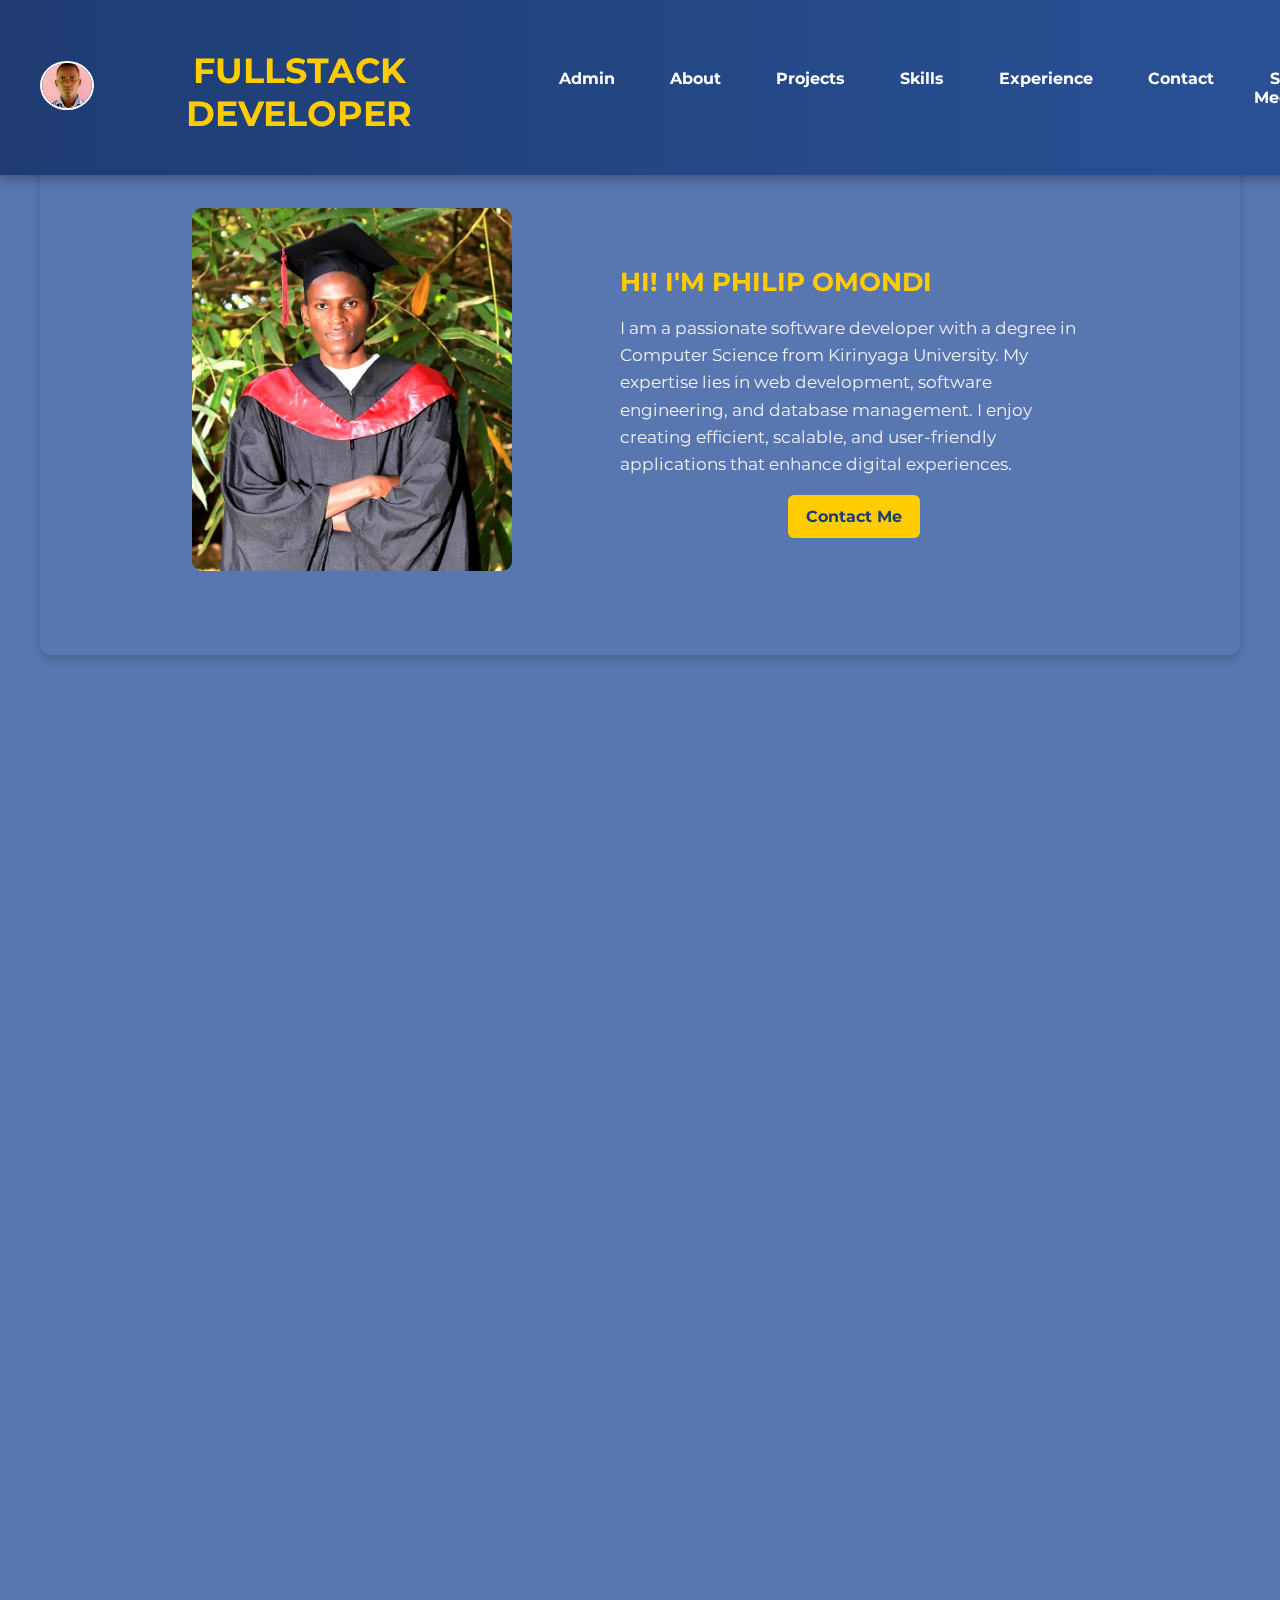
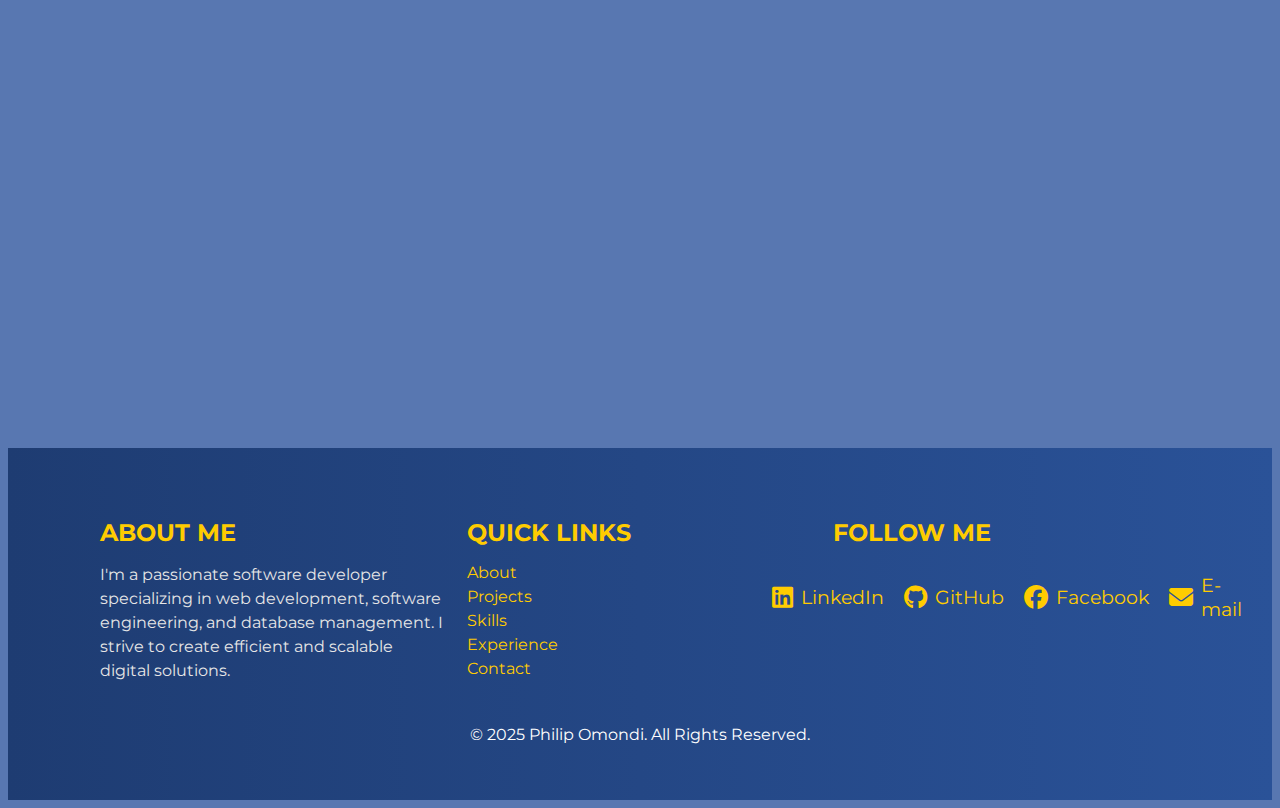
==== index.html @ bf4034ac "Initial commit - Portfolio website" ====
<!DOCTYPE html>
<html lang="en">
<head>
    <meta charset="UTF-8">
    <meta name="viewport" content="width=device-width, initial-scale=1.0">
    <title>Portfolio</title>
    <link rel="stylesheet" href="styles.css">
    <link rel="stylesheet" href="https://cdnjs.cloudflare.com/ajax/libs/font-awesome/6.4.2/css/all.min.css">
    <link href="https://fonts.googleapis.com/css2?family=Montserrat:wght@300;400;600&display=swap" rel="stylesheet">

</head>
<body>
    <header>
        <div class="logo">
            <img src="photo1.jpg" alt="Profile Photo">
        </div>
        <h2>fullstack developer</h2>
        <nav>
            <ul>
                <li><a href="admin.html" id="admin-link">Admin</a></li>
                <li><a href="#about">About</a></li>
                <li><a href="#projects">Projects</a></li>
                <li><a href="#skills">Skills</a></li>
                <li><a href="#experience">Experience</a></li>
                <li><a href="#contact">Contact</a></li>
                <li><a href="#socials">Social Media</a></li>

            </ul>
        </nav>
    </header>
    
    <section id="about">
        <div class="container">
            <div class="about-content">
                <div class="about-image">
                    <img src="photo2.jpg" alt="Profile Photo">
                </div>
                <div class="about-text">
                    <h2>HI! I'M PHILIP OMONDI</h2>
                    <p>
                        I am a passionate software developer with a degree in Computer Science 
                        from Kirinyaga University. My expertise lies in web development, software 
                        engineering, and database management. I enjoy creating efficient, scalable, 
                        and user-friendly applications that enhance digital experiences.
                    </p>
                    <button class="btn" onclick="scrollToContact()">Contact Me</button>
                </div>
            </div>
        </div>
    </section>
    
    
    
    
    
    <section id="projects">
        <h2>Projects</h2>
        
        <div class="project">
            <h3>Project 1 - staff management system</h3>
            <p>A staff management system showcasing my skills in developing a system that accepts new employees and there <details>More on github</details>.</p>
            <a href="https://github.com/Philipo-mondi/staff_management_system.git" target="_blank" class="btn">View on GitHub</a>
        </div>
    
        <div class="project">
            <h3>Project 2 - RESTapi</h3>
            <p>A RESTapi That might beuseful in any of your projects<details>More on github</details>.</p>
            <a href="https://github.com/Philipo-mondi/RESTapi.git" target="_blank" class="btn">View on GitHub</a>
        </div>
    
        <div class="project">
            <h3>Project 3 - Wavy Login Page</h3>
            <p>A nice and attractive wavy login page with good ux.It is best for designing logins for a website<details>More on github</details>.</p>
            <a href="https://github.com/Philipo-mondi/Wavy-Login-Page.git" target="_blank" class="btn">View on GitHub</a>
        </div>
        <div class="project">
            <h3>Project 3 - Task Manager</h3>
            <p>A task management app with user authentication and real-time updates<details>More on github</details>.</p>
            <a href="https://github.com/Philipo-mondi/Task-management-system.git" target="_blank" class="btn">View on GitHub</a>
        </div>
    
    </section>
    
    
    <section id="skills">
        <h2>Skills</h2>
        <ul>
            <li>HTML</li>
            <li>CSS</li>
            <li>JavaScript</li>
            <li>React.js</li>
            <li>Node.js</li>
            <li>Database Management</li>
            <li>Strong Communication Skills</li>
            <li>An ICT Support Technician</li>
        </ul>
    </section>
    
    <section id="experience">
        <h2>Work Experience</h2>
        <div class="experience">
            <h3>Software Developer - PODII SOFTWARE SOLUTIONS.</h3>
            <p>Developed web applications, optimized front-end performance, and collaborated with teams to enhance user experience.</p>
        </div>
        <div class="experience">
            <h3>ICT Support Technician - Shivling Supermarkets.</h3>
            <p>Ensured that all the computers, laptops, printers, interactive whiteboards,
                audio and other ICT hardware are working to their maximum potential; ensuring
                that all problems are fixed quickly and efficiently</p>
        </div>
    </section>
    
    <section id="contact">
        <h2>Contact Me</h2>
        <p>Feel free to reach out to me via email or WhatsApp.</p>
    
        <!-- WhatsApp Contact -->
        <p><strong>WhatsApp:</strong> 
            <a href="https://wa.me/254113137010" target="_blank">+254113137010</a>
        </p>
    
         <!-- Contact Form -->
    <form id="contact-form" action="https://getform.io/f/apjnllka" method="POST">
        <div class="form-group">
            <input type="text" name="name" placeholder="Your Name" required>
        </div>

        <div class="form-group">
            <input type="email" name="email" placeholder="Your Email" required>
        </div>

        <div class="form-group">
            <textarea name="message" placeholder="Your Message" required></textarea>
        </div>

        <!-- Hidden Inputs for Security & Email Formatting -->
        <input type="hidden" name="_next" value="https://yourwebsite.com/thank-you.html">
        <input type="hidden" name="_captcha" value="false">
        <input type="hidden" name="_template" value="table"> 
        <input type="hidden" name="_subject" value="New Contact Form Submission">
        <input type="hidden" name="_autoresponse" value="Thank you for reaching out! I will get back to you soon.">
        
        <button type="submit" class="btn">Send Message</button>
    </form>
    </section>
    
    <!-- Add Font Awesome for icons (Place this inside the <head> of your HTML) -->
<link rel="stylesheet" href="https://cdnjs.cloudflare.com/ajax/libs/font-awesome/6.4.2/css/all.min.css">

<footer id="footer">
    <div class="footer-container">
        <!-- About Section -->
        <div class="footer-about">
            <h2>About Me</h2>
            <p>
                I'm a passionate software developer specializing in web development, software engineering, 
                and database management. I strive to create efficient and scalable digital solutions.
            </p>
        </div>

        <!-- Quick Links -->
        <div class="footer-links">
            <h2>Quick Links</h2>
            <ul>
                <li><a href="#about">About</a></li>
                <li><a href="#projects">Projects</a></li>
                <li><a href="#skills">Skills</a></li>
                <li><a href="#experience">Experience</a></li>
                <li><a href="#contact">Contact</a></li>
            </ul>
        </div>

        <!-- Social Media Links -->
        <div class="footer-socials">
            <h2>Follow Me</h2>
            <ul class="social-links">
                <li><a href="https://www.linkedin.com/in/omondi-philip-256a312a6?lipi=urn%3Ali%3Apage%3Ad_flagship3_profile_view_base_contact_details%3BQYMykiwrRgCsKEOor5kucg%3D%3D" target="_blank">
                    <i class="fab fa-linkedin"></i> LinkedIn</a></li>
                <li><a href="https://github.com/Philipo-mondi" target="_blank">
                    <i class="fab fa-github"></i> GitHub</a></li>
                <li><a href="https://web.facebook.com/omondiphilip123" target="_blank">
                    <i class="fab fa-facebook"></i> Facebook</a></li>
                <li><a href="mailto:omondiphilip123@gmail.com" target="_blank">
                    <i class="fas fa-envelope"></i> E-mail</a></li>
            </ul>
        </div>
    </div>

    <!-- Copyright -->
    <p class="copyright">&copy; 2025 Philip Omondi. All Rights Reserved.</p>
</footer>

    
    
    <script src="script.js"></script>
</body>
</html>
---- styles.css ----
/* Apply the same font across the website */
* {
    font-family: 'Montserrat', sans-serif;
}

/* General Styles */
body {
    background: linear-gradient(135deg, #5877b1, #5877b1); /* Matches navbar */
    color: white;
    text-align: center;
    padding-top: 80px; /* Ensures content doesn’t overlap navbar */
    font-family: 'Poppins', sans-serif;
}

/* Navbar Styling */
header {
    background: linear-gradient(90deg, #1e3c72, #2a5298); /* Elegant blue gradient */
    padding: 20px 40px;
    position: fixed;
    width: 100%;
    top: 0;
    left: 0;
    display: flex;
    align-items: center;
    justify-content: space-between;
    box-shadow: 0px 4px 10px rgba(0, 0, 0, 0.3);
    z-index: 1000;
}

/* Navbar Text and Logo */
.logo h1 {
    font-size: 24px;
    font-weight: bold;
    color: #fff;
}

/* Profile Image in Navbar */
.logo img {
    width: 50px;
    border-radius: 50%;
    border: 2px solid #fff; /* White border for contrast */
}

/* Navbar Links */
nav ul {
    list-style: none;
    display: flex;
    gap: 25px;
}

nav ul li a {
    text-decoration: none;
    color: #fff;
    font-size: 16px;
    font-weight: bold;
    padding: 10px 15px;
    transition: all 0.3s ease-in-out;
    border-radius: 5px;
    justify-content: space-evenly;
}

/* Hover Effect */
nav ul li a:hover {
    background: rgba(255, 255, 255, 0.2);
    color: #ffcc00; /* Gold highlight effect */
}

/* Mobile Responsive Navbar */
@media (max-width: 768px) {
    header {
        flex-direction: column;
        padding: 15px;
    }
    
    nav ul {
        flex-direction: column;
        align-items: center;
        gap: 10px;
    }
    
    nav ul li a {
        padding: 8px 12px;
    }
}


nav ul li a:hover {
    color: #ff9f43;
}

/* General Section Styling */
section {
    padding: 100px 40px; /* Adjusted padding for better spacing */
    max-width: 1200px;
    margin: 40px auto;
    background: rgba(255, 255, 255, 0.12); /* Semi-transparent for glass effect */
    border-radius: 12px;
    box-shadow: 0px 4px 10px rgba(0, 0, 0, 0.2);
    backdrop-filter: blur(10px);
    transition: all 0.3s ease-in-out;
}

/* Fade-in Effect */
section:hover {
    transform: translateY(-5px);
    box-shadow: 0px 6px 15px rgba(0, 0, 0, 0.3);
}

/* Section Titles */
h2 {
    font-size: 2.2em;
    margin-bottom: 20px;
    text-transform: uppercase;
    color: #ffcc00; /* Gold color to match navbar */
}

/* About Section */
#about {
    background-color: transparent;
    padding: 80px 0;
}

.container {
    width: 80%;
    margin: auto;
}

.about-content {
    display: flex;
    align-items: center;
    justify-content: space-between;
}

.about-text {
    width: 50%;
    padding: 20px;
    text-align: left;
}

.about-text h2 {
    color: #ffcc00; /* Gold highlight */
    font-size: 26px;
    margin-bottom: 10px;
}

.about-text p {
    color: #f1f1f1;
    font-size: 17px;
    line-height: 1.6;
}

/* Call to Action Button */
.btn {
    background: #ffcc00;
    color: #1e3c72;
    padding: 12px 18px;
    border: none;
    font-weight: bold;
    cursor: pointer;
    border-radius: 6px;
    transition: all 0.3s ease-in-out;
}

.btn:hover {
    background: #ffd633;
    transform: scale(1.05);
    box-shadow: 0px 4px 10px rgba(255, 204, 0, 0.7);
}

/* About Image */
.about-image {
    width: 40%;
    text-align: center;
}

.about-image img {
    width: 100%;
    max-width: 320px;
    border-radius: 10px;
}

.project {
    background: rgba(255, 255, 255, 0.15);
    padding: 20px;
    margin: 20px auto;
    border-radius: 10px;
    transition: transform 0.3s;
    text-align: center;
}

.project:hover {
    transform: scale(1.05);
    background: rgba(255, 255, 255, 0.3);
}

/* GitHub Link Buttons */
.project a {
    display: inline-block;
    margin-top: 10px;
    padding: 10px 15px;
    background: #ffcc00;
    color: #1e3c72;
    font-weight: bold;
    text-decoration: none;
    border-radius: 5px;
    transition: all 0.3s ease-in-out;
}

.project a:hover {
    background: #ffd633;
    transform: scale(1.1);
    box-shadow: 0px 4px 10px rgba(255, 204, 0, 0.7);
}


/* Skills */
#skills ul {
    display: flex;
    justify-content: center;
    gap: 15px;
    flex-wrap: wrap;
}

#skills ul li {
    background: #ffcc00;
    color: black;
    padding: 12px 18px;
    border-radius: 10px;
    font-weight: bold;
    transition: transform 0.3s;
}

#skills ul li:hover {
    transform: scale(1.1);
    background: #ffd633;
}

/* Contact Form */
#contact-form {
    display: flex;
    flex-direction: column;
    gap: 12px;
}

#contact-form input,
#contact-form textarea {
    padding: 12px;
    border-radius: 6px;
    border: none;
    width: 70%;
    background: rgba(255, 255, 255, 0.15);
    color: white;
    margin-left: 15%;
}

#contact-form input::placeholder,
#contact-form textarea::placeholder {
    color: rgba(255, 255, 255, 0.6);
}
/* WhatsApp Link */
#contact p a {
    text-decoration: none;
    color: #f1f8f4; 
    font-size: 12px;
    font-weight: bold;
    transition: color 0.3s ease-in-out;
}

/* Hover Effect */
#contact p a:hover {
    color: #ffcc00; 
    text-shadow: 0px 0px 8px rgba(10, 129, 115, 0.904);
}

/* Buttons */
button {
    background: #18dcff;
    color: black;
    padding: 12px;
    border: none;
    border-radius: 6px;
    cursor: pointer;
    font-size: 16px;
    transition: all 0.3s ease-in-out;
    margin-right: 25%;
    margin-left: 35%;
}

button:hover {
    background: #ffcc00;
    transform: scale(1.05);
}

/* Social Media */
#socials ul {
    display: flex;
    justify-content: center;
    gap: 20px;
}

#socials ul li a {
    color: #18dcff;
    font-size: 1.2em;
    transition: all 0.3s ease-in-out;
}

#socials ul li a:hover {
    color: #ffcc00;
}

/* Responsive Design */
@media (max-width: 768px) {
    section {
        width: 90%;
        padding: 60px 20px;
    }

    #about {
        flex-direction: column;
        text-align: center;
    }

    .about-text {
        width: 100%;
        text-align: center;
    }

    .about-image {
        width: 70%;
        margin-top: 20px;
    }

    .btn {
        padding: 10px 15px;
    }
}
/* Footer Styling */
footer {
    background: linear-gradient(90deg, #1e3c72, #2a5298); /* Matching navbar */
    color: white;
    text-align: center;
    padding: 40px 20px;
    margin-top: 50px;
}

/* Footer Container */
.footer-container {
    display: flex;
    justify-content: space-between;
    flex-wrap: wrap;
    max-width: 1100px;
    margin: auto;
    text-align: left;
}

/* Footer Sections */
.footer-about,
.footer-links,
.footer-socials {
    flex: 1;
    min-width: 280px;
    margin: 10px;
}

/* Footer Titles */
.footer-container h2 {
    font-size: 1.5rem;
    color: #ffcc00; /* Gold for contrast */
    margin-bottom: 15px;
}

/* Footer Paragraphs */
.footer-about p {
    font-size: 1rem;
    color: #e6e6e6;
    line-height: 1.5;
}

/* Quick Links */
.footer-links ul {
    list-style: none;
    padding: 0;
}

.footer-links ul li {
    margin: 5px 0;
}

.footer-links ul li a {
    text-decoration: none;
    color: #ffcc00;
    transition: all 0.3s ease-in-out;
}

.footer-links ul li a:hover {
    color: #ffd633;
    text-shadow: 0px 0px 5px rgba(255, 204, 0, 0.8);
}

/* Social Media Links */
.social-links {
    list-style: none;
    display: flex;
    justify-content: center;
    gap: 20px;
    padding: 10px 0;
}

.social-links li {
    display: flex;
    align-items: center;
}

.social-links li a {
    text-decoration: none;
    color: #ffcc00;
    font-size: 1.2rem;
    display: flex;
    align-items: center;
    gap: 8px;
    transition: all 0.3s ease-in-out;
}

/* Increase icon size */
.social-links li a i {
    font-size: 1.5rem;
}

/* Hover Effect */
.social-links li a:hover {
    color: #ffd633;
    transform: scale(1.1);
}

/* Responsive Footer */
@media (max-width: 768px) {
    .footer-container {
        flex-direction: column;
        text-align: center;
    }

    .social-links {
        flex-direction: column;
        gap: 10px;
    }
}
/* Centered Login Form */
.login-container {
    width: 300px;
    margin: 100px auto;
    padding: 20px;
    background: rgba(255, 255, 255, 0.1);
    border-radius: 10px;
    text-align: center;
    box-shadow: 0px 4px 10px rgba(0, 0, 0, 0.3);
}

.login-container h2 {
    color: #f4b400;
}

.login-container input {
    width: 90%;
    padding: 10px;
    margin: 10px 0;
    border: none;
    border-radius: 5px;
    background: rgba(255, 255, 255, 0.2);
    color: white;
}

.login-container button {
    width: 100%;
    padding: 10px;
    background: #f4b400;
    border: none;
    border-radius: 5px;
    color: #1e3c72;
    font-weight: bold;
    cursor: pointer;
}

.login-container button:hover {
    background: #ffd633;
}

.error-message {
    color: red;
    font-size: 14px;
    margin-top: 10px;
}
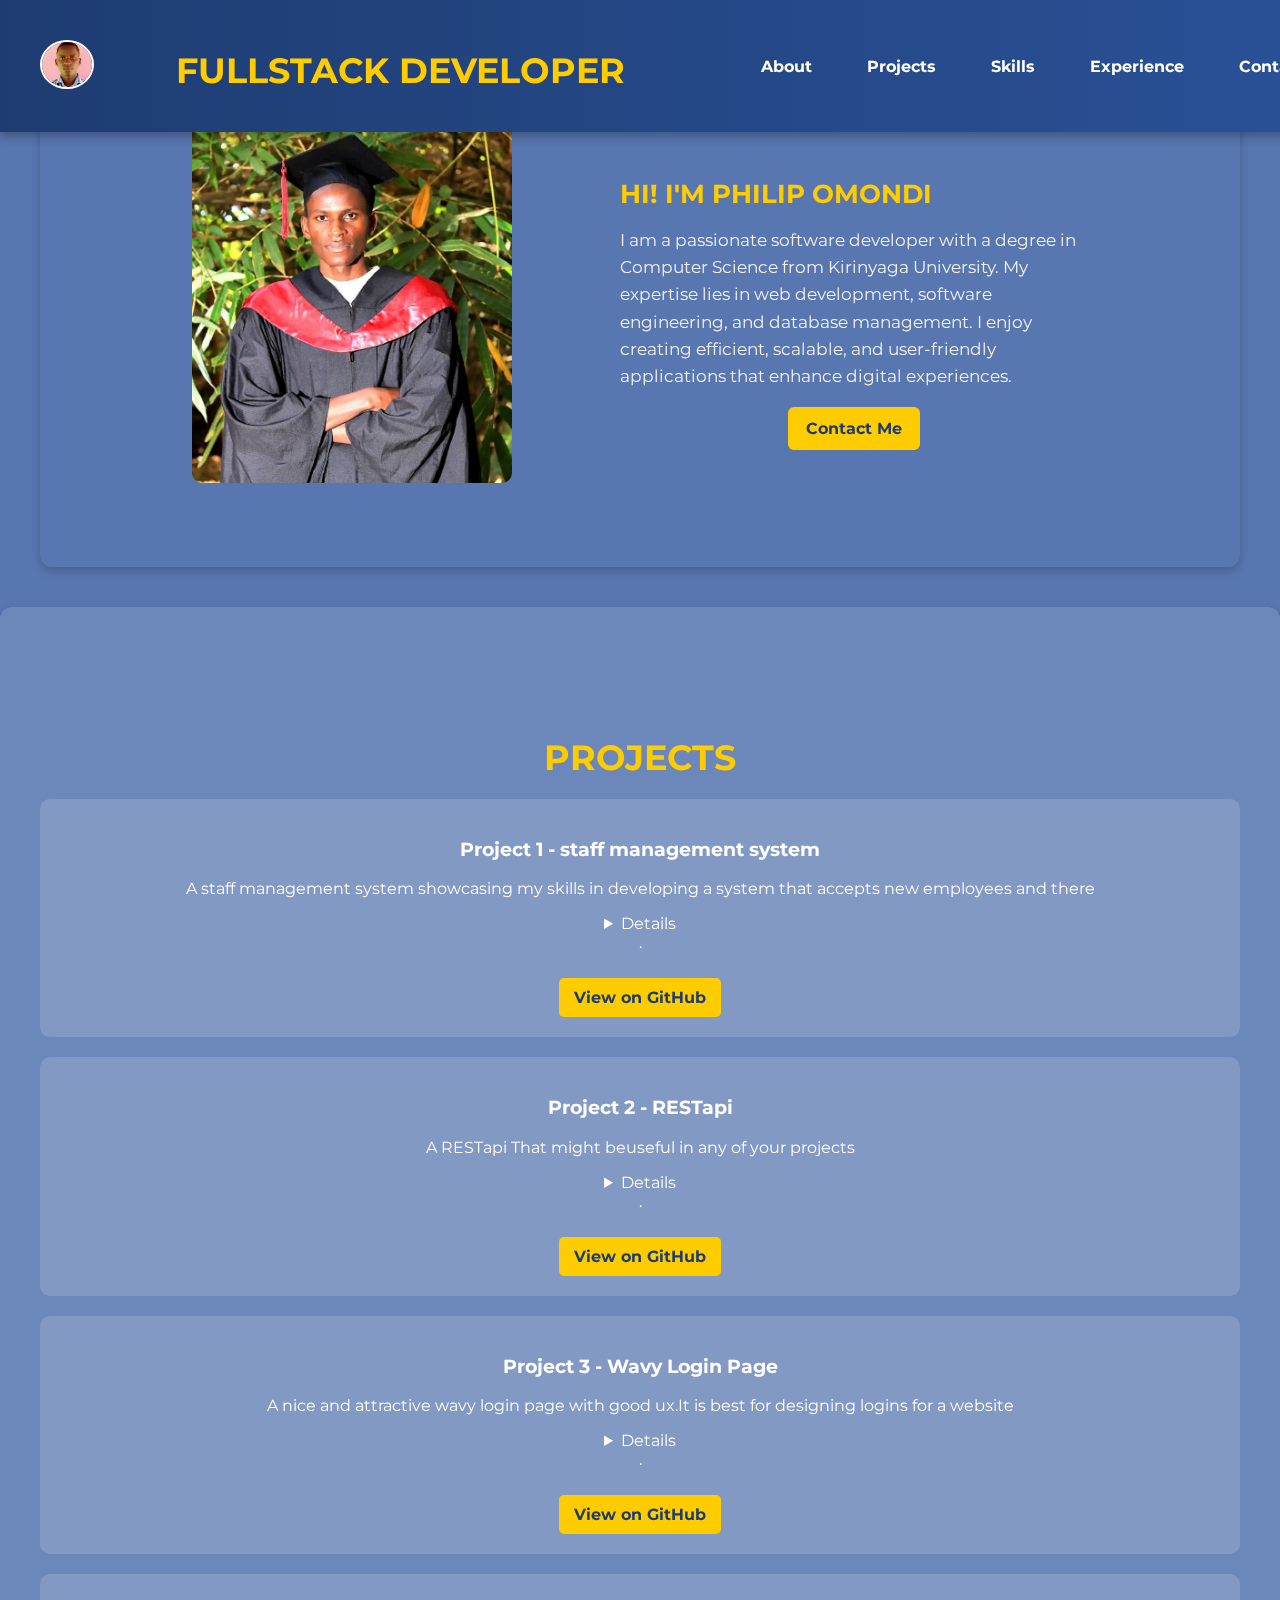
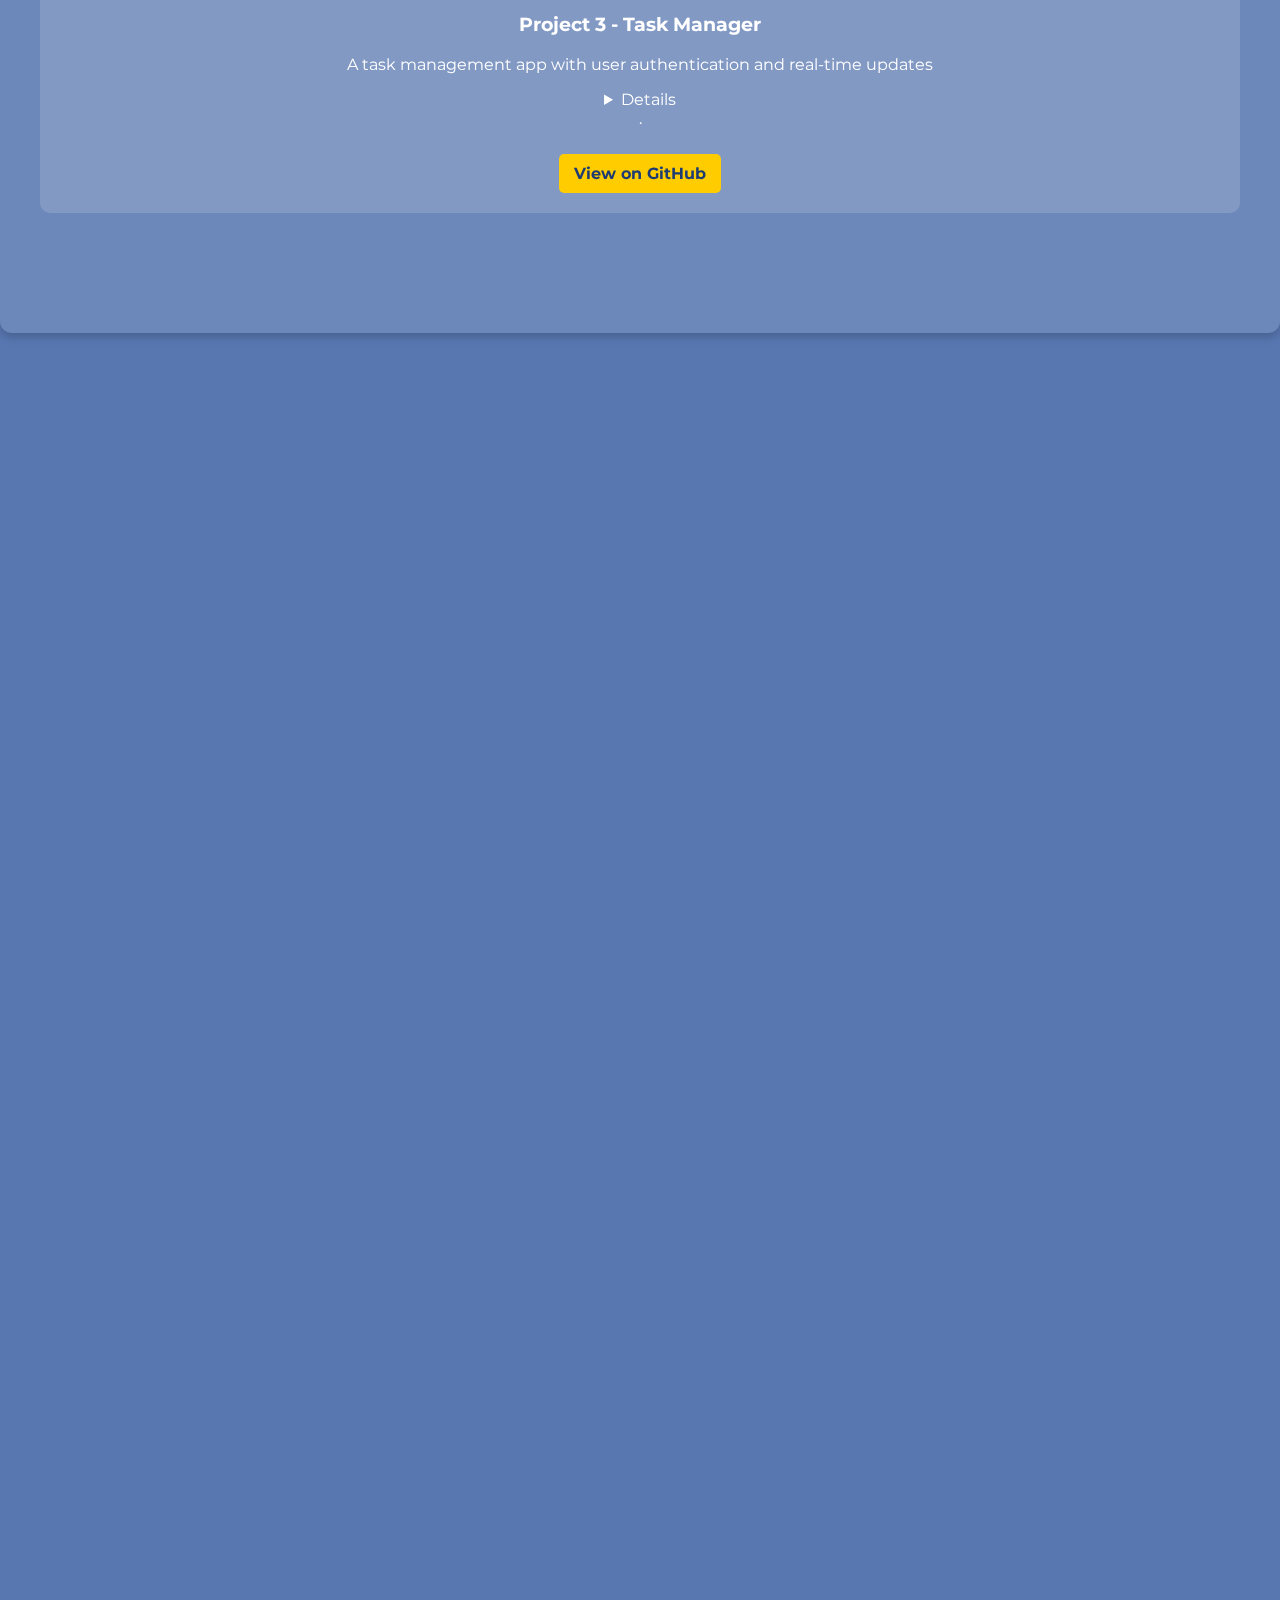
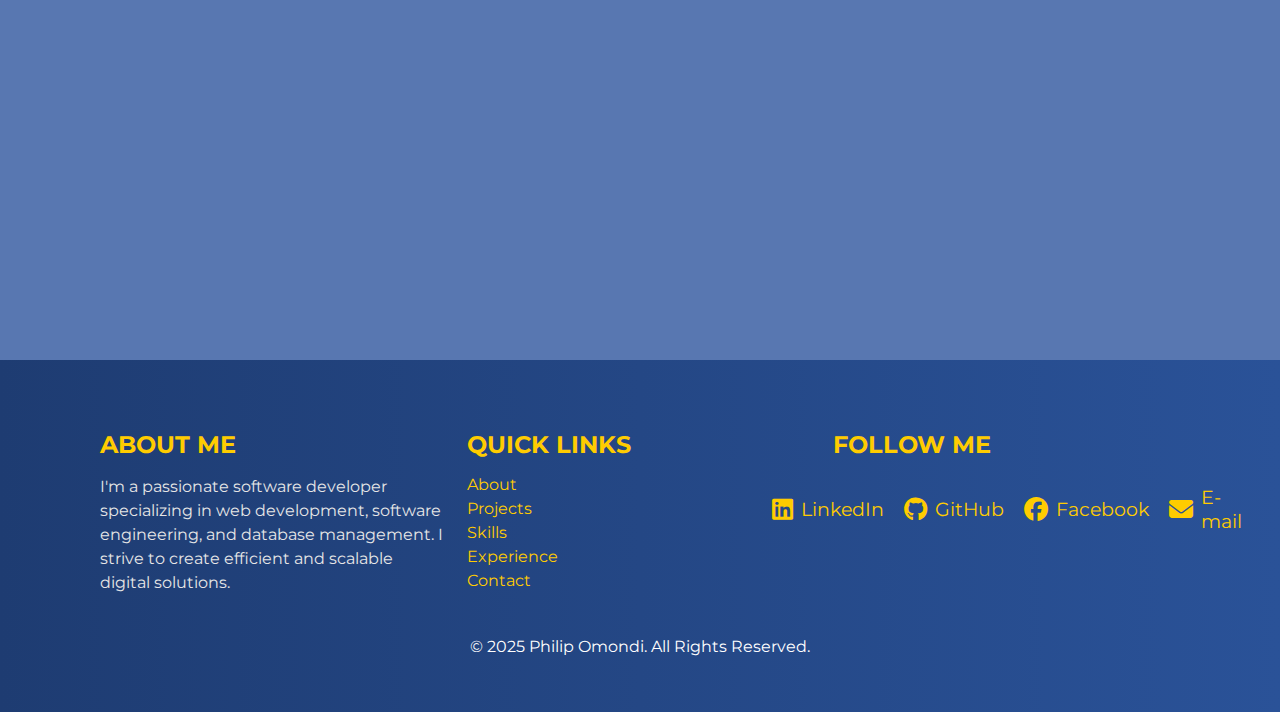
==== commit a32f0d49: "Fixed navbar zooming issues" ====
--- a/index.html
+++ b/index.html
@@ -17,13 +17,11 @@
         <h2>fullstack developer</h2>
         <nav>
             <ul>
-                <li><a href="admin.html" id="admin-link">Admin</a></li>
                 <li><a href="#about">About</a></li>
                 <li><a href="#projects">Projects</a></li>
                 <li><a href="#skills">Skills</a></li>
                 <li><a href="#experience">Experience</a></li>
                 <li><a href="#contact">Contact</a></li>
-                <li><a href="#socials">Social Media</a></li>
 
             </ul>
         </nav>
--- a/styles.css
+++ b/styles.css
@@ -10,22 +10,92 @@
     text-align: center;
     padding-top: 80px; /* Ensures content doesn’t overlap navbar */
     font-family: 'Poppins', sans-serif;
-}
-
-/* Navbar Styling */
+    transform: scale(1);
+    transform-origin: top left;
+    width: 100vw;
+    height: 100vh;
+    overflow: hidden;
+    transform: none; /* Remove unnecessary transformation */
+    width: auto; /* Allow content to determine width */
+    height: auto; /* Allow content to determine height */
+    overflow-x: hidden; /* Prevent horizontal scroll */
+    overflow-y: auto; /* Enable vertical scrolling */
+    zoom: 80%; /* Default zoom level */
+}
+@media (min-width: 1200px) { 
+    body {
+        zoom: 90%; /* Restrict maximum zoom */
+    }
+}
+
+.container {
+    max-width: 90vw; /* Ensure content doesn't exceed 90% of the viewport width */
+    margin: auto; /* Center the content */
+}
+
+/* Ensure the navbar covers the entire width */
 header {
-    background: linear-gradient(90deg, #1e3c72, #2a5298); /* Elegant blue gradient */
+    background: linear-gradient(90deg, #1e3c72, #2a5298);
     padding: 20px 40px;
     position: fixed;
-    width: 100%;
     top: 0;
     left: 0;
+    width: 100vw; /* Ensures it reaches the full width */
+    height: auto;
     display: flex;
     align-items: center;
     justify-content: space-between;
     box-shadow: 0px 4px 10px rgba(0, 0, 0, 0.3);
-    z-index: 1000;
-}
+    z-index: 1000;;
+    right: 0;
+}
+
+/* Prevent horizontal scrolling */
+body, html {
+    margin: 0;
+    padding: 0;
+    width: 100%;
+    min-width: 100vw;
+    overflow-x: hidden;
+}
+
+/* Make the scrollbar track transparent */
+::-webkit-scrollbar-track {
+    background: transparent; /* Removes the white background */
+}
+
+/* Style the scrollbar itself */
+::-webkit-scrollbar {
+    width: 6px; /* Thin scrollbar */
+}
+
+/* Style the scrollbar thumb (the moving part) */
+::-webkit-scrollbar-thumb {
+    background: rgba(160, 160, 160, 0.3); /* Faint grey scrollbar */
+    border-radius: 10px; /* Smooth edges */
+}
+
+/* On hover, make it slightly more visible */
+::-webkit-scrollbar-thumb:hover {
+    background: rgba(160, 160, 160, 0.5);
+}
+
+
+/* For Firefox */
+* {
+    scrollbar-width: thin;
+    scrollbar-color: rgba(160, 160, 160, 0.2) transparent;
+}
+
+
+/* Keep all sections responsive */
+section {
+    max-width: 90%;
+    margin: auto;
+    padding: 20px;
+    transition: transform 0.2s ease-in-out; /* Smooth adjustment */
+}
+
 
 /* Navbar Text and Logo */
 .logo h1 {
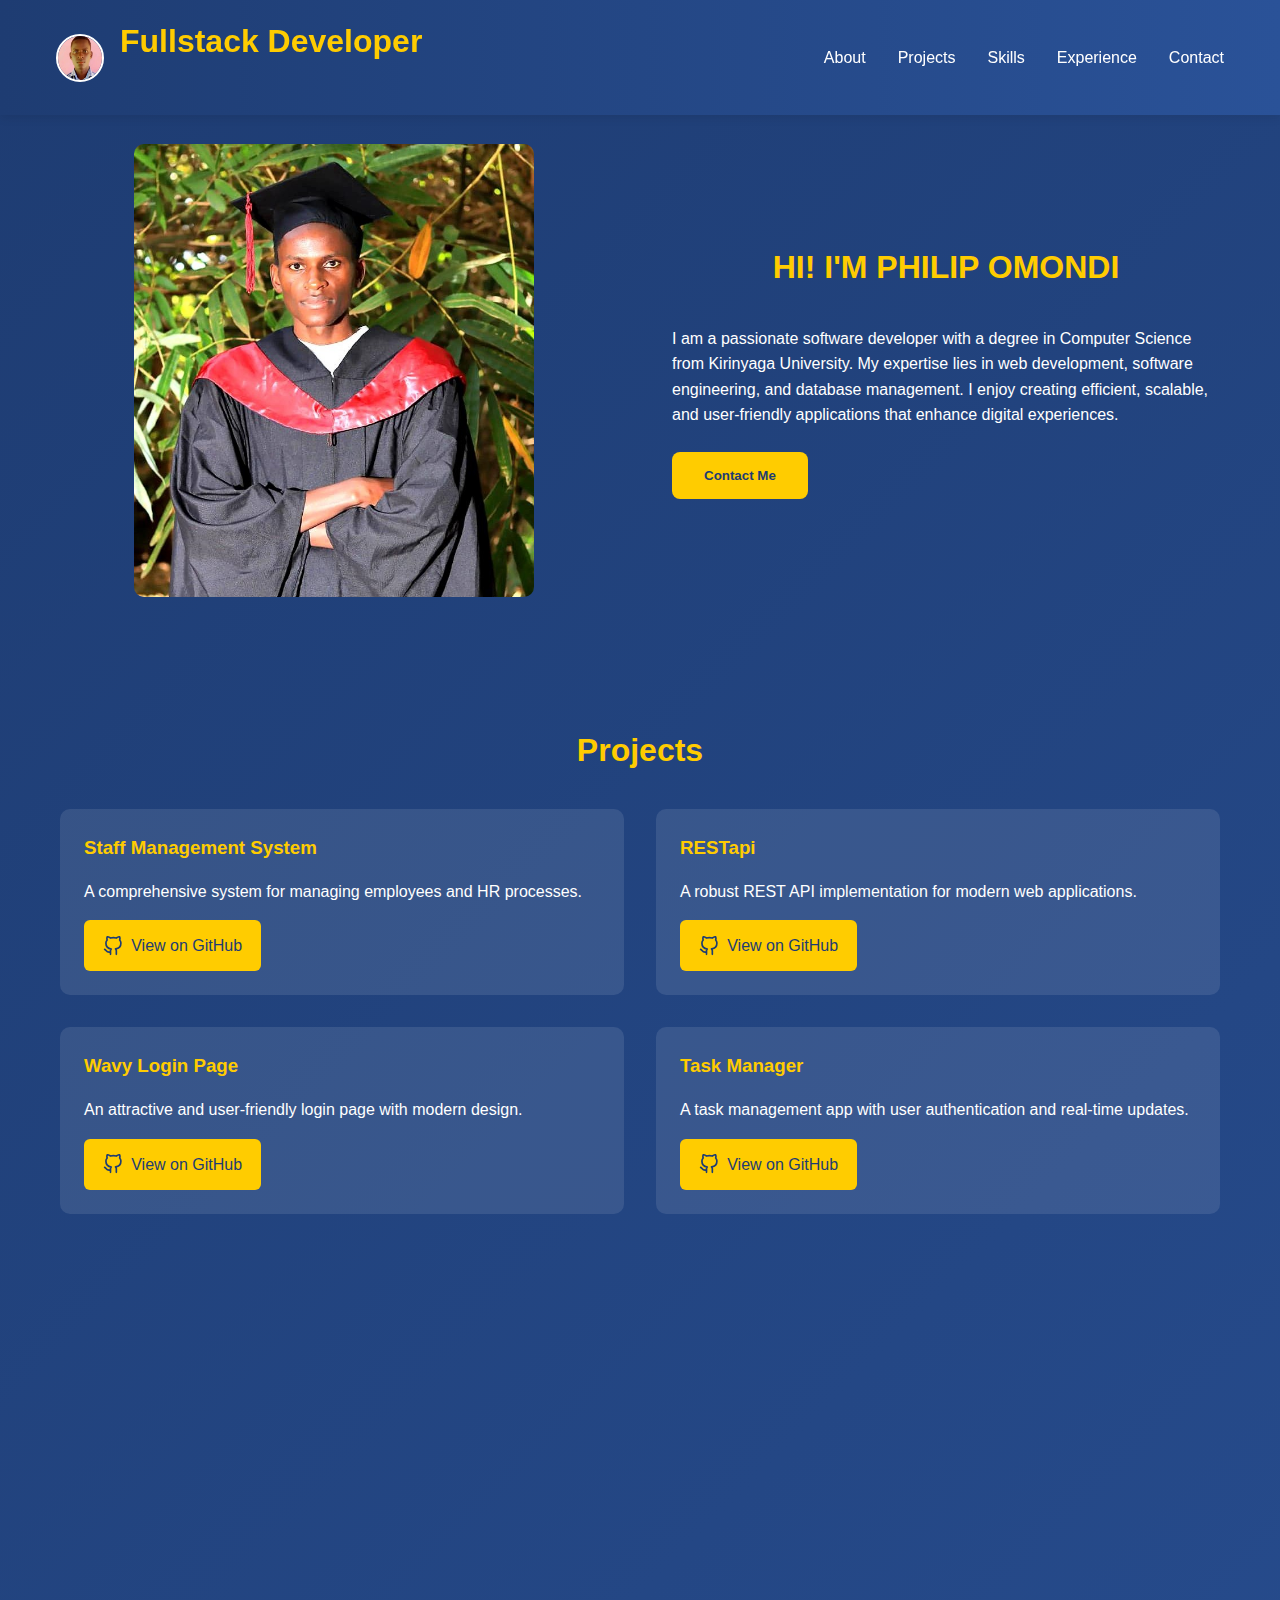
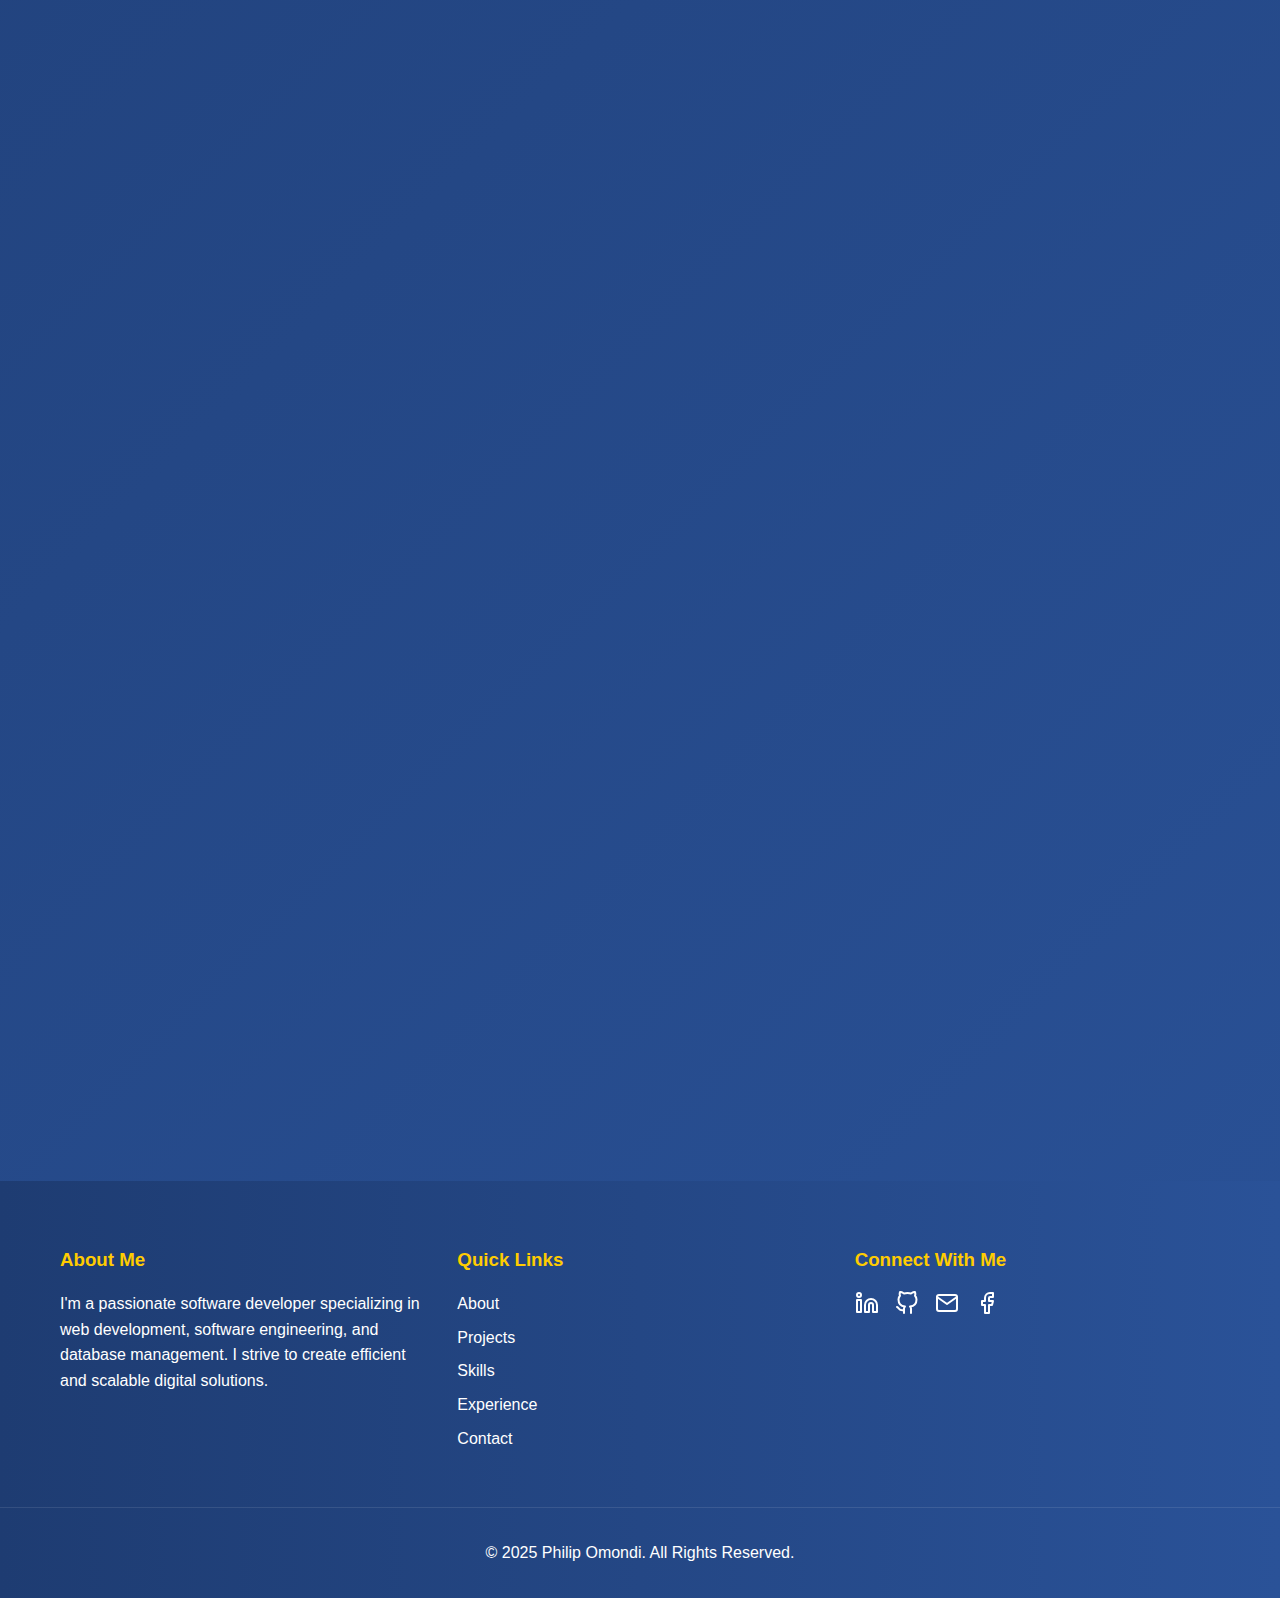
==== commit 2294f117: "Updated mobile menu responsiveness and styling" ====
--- a/index.html
+++ b/index.html
@@ -3,162 +3,39 @@
 <head>
     <meta charset="UTF-8">
     <meta name="viewport" content="width=device-width, initial-scale=1.0">
-    <title>Portfolio</title>
+    <title>Philip Omondi - Portfolio</title>
     <link rel="stylesheet" href="styles.css">
-    <link rel="stylesheet" href="https://cdnjs.cloudflare.com/ajax/libs/font-awesome/6.4.2/css/all.min.css">
-    <link href="https://fonts.googleapis.com/css2?family=Montserrat:wght@300;400;600&display=swap" rel="stylesheet">
-
 </head>
 <body>
+    <!-- Header -->
     <header>
-        <div class="logo">
-            <img src="photo1.jpg" alt="Profile Photo">
+        <div class="header-container">
+            <div class="logo">
+                <img src="photo1.jpg" alt="Profile">
+                <h2 class="desktop-only">Fullstack Developer</h2>
+            </div>
+
+            <!-- Desktop Navigation -->
+            <nav class="desktop-nav">
+                <ul>
+                    <li><a href="#about">About</a></li>
+                    <li><a href="#projects">Projects</a></li>
+                    <li><a href="#skills">Skills</a></li>
+                    <li><a href="#experience">Experience</a></li>
+                    <li><a href="#contact">Contact</a></li>
+                </ul>
+            </nav>
+
+            <!-- Mobile Menu Button -->
+            <button class="menu-btn" aria-label="Toggle menu">
+                <span></span>
+                <span></span>
+                <span></span>
+            </button>
         </div>
-        <h2>fullstack developer</h2>
-        <nav>
-            <ul>
-                <li><a href="#about">About</a></li>
-                <li><a href="#projects">Projects</a></li>
-                <li><a href="#skills">Skills</a></li>
-                <li><a href="#experience">Experience</a></li>
-                <li><a href="#contact">Contact</a></li>
-
-            </ul>
-        </nav>
-    </header>
-    
-    <section id="about">
-        <div class="container">
-            <div class="about-content">
-                <div class="about-image">
-                    <img src="photo2.jpg" alt="Profile Photo">
-                </div>
-                <div class="about-text">
-                    <h2>HI! I'M PHILIP OMONDI</h2>
-                    <p>
-                        I am a passionate software developer with a degree in Computer Science 
-                        from Kirinyaga University. My expertise lies in web development, software 
-                        engineering, and database management. I enjoy creating efficient, scalable, 
-                        and user-friendly applications that enhance digital experiences.
-                    </p>
-                    <button class="btn" onclick="scrollToContact()">Contact Me</button>
-                </div>
-            </div>
-        </div>
-    </section>
-    
-    
-    
-    
-    
-    <section id="projects">
-        <h2>Projects</h2>
-        
-        <div class="project">
-            <h3>Project 1 - staff management system</h3>
-            <p>A staff management system showcasing my skills in developing a system that accepts new employees and there <details>More on github</details>.</p>
-            <a href="https://github.com/Philipo-mondi/staff_management_system.git" target="_blank" class="btn">View on GitHub</a>
-        </div>
-    
-        <div class="project">
-            <h3>Project 2 - RESTapi</h3>
-            <p>A RESTapi That might beuseful in any of your projects<details>More on github</details>.</p>
-            <a href="https://github.com/Philipo-mondi/RESTapi.git" target="_blank" class="btn">View on GitHub</a>
-        </div>
-    
-        <div class="project">
-            <h3>Project 3 - Wavy Login Page</h3>
-            <p>A nice and attractive wavy login page with good ux.It is best for designing logins for a website<details>More on github</details>.</p>
-            <a href="https://github.com/Philipo-mondi/Wavy-Login-Page.git" target="_blank" class="btn">View on GitHub</a>
-        </div>
-        <div class="project">
-            <h3>Project 3 - Task Manager</h3>
-            <p>A task management app with user authentication and real-time updates<details>More on github</details>.</p>
-            <a href="https://github.com/Philipo-mondi/Task-management-system.git" target="_blank" class="btn">View on GitHub</a>
-        </div>
-    
-    </section>
-    
-    
-    <section id="skills">
-        <h2>Skills</h2>
-        <ul>
-            <li>HTML</li>
-            <li>CSS</li>
-            <li>JavaScript</li>
-            <li>React.js</li>
-            <li>Node.js</li>
-            <li>Database Management</li>
-            <li>Strong Communication Skills</li>
-            <li>An ICT Support Technician</li>
-        </ul>
-    </section>
-    
-    <section id="experience">
-        <h2>Work Experience</h2>
-        <div class="experience">
-            <h3>Software Developer - PODII SOFTWARE SOLUTIONS.</h3>
-            <p>Developed web applications, optimized front-end performance, and collaborated with teams to enhance user experience.</p>
-        </div>
-        <div class="experience">
-            <h3>ICT Support Technician - Shivling Supermarkets.</h3>
-            <p>Ensured that all the computers, laptops, printers, interactive whiteboards,
-                audio and other ICT hardware are working to their maximum potential; ensuring
-                that all problems are fixed quickly and efficiently</p>
-        </div>
-    </section>
-    
-    <section id="contact">
-        <h2>Contact Me</h2>
-        <p>Feel free to reach out to me via email or WhatsApp.</p>
-    
-        <!-- WhatsApp Contact -->
-        <p><strong>WhatsApp:</strong> 
-            <a href="https://wa.me/254113137010" target="_blank">+254113137010</a>
-        </p>
-    
-         <!-- Contact Form -->
-    <form id="contact-form" action="https://getform.io/f/apjnllka" method="POST">
-        <div class="form-group">
-            <input type="text" name="name" placeholder="Your Name" required>
-        </div>
-
-        <div class="form-group">
-            <input type="email" name="email" placeholder="Your Email" required>
-        </div>
-
-        <div class="form-group">
-            <textarea name="message" placeholder="Your Message" required></textarea>
-        </div>
-
-        <!-- Hidden Inputs for Security & Email Formatting -->
-        <input type="hidden" name="_next" value="https://yourwebsite.com/thank-you.html">
-        <input type="hidden" name="_captcha" value="false">
-        <input type="hidden" name="_template" value="table"> 
-        <input type="hidden" name="_subject" value="New Contact Form Submission">
-        <input type="hidden" name="_autoresponse" value="Thank you for reaching out! I will get back to you soon.">
-        
-        <button type="submit" class="btn">Send Message</button>
-    </form>
-    </section>
-    
-    <!-- Add Font Awesome for icons (Place this inside the <head> of your HTML) -->
-<link rel="stylesheet" href="https://cdnjs.cloudflare.com/ajax/libs/font-awesome/6.4.2/css/all.min.css">
-
-<footer id="footer">
-    <div class="footer-container">
-        <!-- About Section -->
-        <div class="footer-about">
-            <h2>About Me</h2>
-            <p>
-                I'm a passionate software developer specializing in web development, software engineering, 
-                and database management. I strive to create efficient and scalable digital solutions.
-            </p>
-        </div>
-
-        <!-- Quick Links -->
-        <div class="footer-links">
-            <h2>Quick Links</h2>
+
+        <!-- Mobile Navigation -->
+        <nav class="mobile-nav">
             <ul>
                 <li><a href="#about">About</a></li>
                 <li><a href="#projects">Projects</a></li>
@@ -166,30 +43,179 @@
                 <li><a href="#experience">Experience</a></li>
                 <li><a href="#contact">Contact</a></li>
             </ul>
+        </nav>
+    </header>
+
+    <!-- Main Content -->
+    <main>
+        <!-- About Section -->
+        <section id="about">
+            <div class="container">
+                <div class="about-grid">
+                    <div class="about-image">
+                        <img src="photo2.jpg" alt="Profile">
+                    </div>
+                    <div class="about-content">
+                        <h2>HI! I'M PHILIP OMONDI</h2>
+                        <p>
+                            I am a passionate software developer with a degree in Computer Science 
+                            from Kirinyaga University. My expertise lies in web development, software 
+                            engineering, and database management. I enjoy creating efficient, scalable, 
+                            and user-friendly applications that enhance digital experiences.
+                        </p>
+                        <button onclick="scrollToContact()" class="cta-button">Contact Me</button>
+                    </div>
+                </div>
+            </div>
+        </section>
+
+        <!-- Projects Section -->
+        <section id="projects">
+            <div class="container">
+                <h2>Projects</h2>
+                <div class="projects-grid">
+                    <div class="project-card">
+                        <h3>Staff Management System</h3>
+                        <p>A comprehensive system for managing employees and HR processes.</p>
+                        <a href="https://github.com/Philipo-mondi/staff_management_system.git" target="_blank" rel="noopener noreferrer" class="project-link">
+                            <svg xmlns="http://www.w3.org/2000/svg" width="20" height="20" viewBox="0 0 24 24" fill="none" stroke="currentColor" stroke-width="2" stroke-linecap="round" stroke-linejoin="round"><path d="M9 19c-5 1.5-5-2.5-7-3m14 6v-3.87a3.37 3.37 0 0 0-.94-2.61c3.14-.35 6.44-1.54 6.44-7A5.44 5.44 0 0 0 20 4.77 5.07 5.07 0 0 0 19.91 1S18.73.65 16 2.48a13.38 13.38 0 0 0-7 0C6.27.65 5.09 1 5.09 1A5.07 5.07 0 0 0 5 4.77a5.44 5.44 0 0 0-1.5 3.78c0 5.42 3.3 6.61 6.44 7A3.37 3.37 0 0 0 9 18.13V22"></path></svg>
+                            View on GitHub
+                        </a>
+                    </div>
+                    <div class="project-card">
+                        <h3>RESTapi</h3>
+                        <p>A robust REST API implementation for modern web applications.</p>
+                        <a href="https://github.com/Philipo-mondi/RESTapi.git" target="_blank" rel="noopener noreferrer" class="project-link">
+                            <svg xmlns="http://www.w3.org/2000/svg" width="20" height="20" viewBox="0 0 24 24" fill="none" stroke="currentColor" stroke-width="2" stroke-linecap="round" stroke-linejoin="round"><path d="M9 19c-5 1.5-5-2.5-7-3m14 6v-3.87a3.37 3.37 0 0 0-.94-2.61c3.14-.35 6.44-1.54 6.44-7A5.44 5.44 0 0 0 20 4.77 5.07 5.07 0 0 0 19.91 1S18.73.65 16 2.48a13.38 13.38 0 0 0-7 0C6.27.65 5.09 1 5.09 1A5.07 5.07 0 0 0 5 4.77a5.44 5.44 0 0 0-1.5 3.78c0 5.42 3.3 6.61 6.44 7A3.37 3.37 0 0 0 9 18.13V22"></path></svg>
+                            View on GitHub
+                        </a>
+                    </div>
+                    <div class="project-card">
+                        <h3>Wavy Login Page</h3>
+                        <p>An attractive and user-friendly login page with modern design.</p>
+                        <a href="https://github.com/Philipo-mondi/Wavy-Login-Page.git" target="_blank" rel="noopener noreferrer" class="project-link">
+                            <svg xmlns="http://www.w3.org/2000/svg" width="20" height="20" viewBox="0 0 24 24" fill="none" stroke="currentColor" stroke-width="2" stroke-linecap="round" stroke-linejoin="round"><path d="M9 19c-5 1.5-5-2.5-7-3m14 6v-3.87a3.37 3.37 0 0 0-.94-2.61c3.14-.35 6.44-1.54 6.44-7A5.44 5.44 0 0 0 20 4.77 5.07 5.07 0 0 0 19.91 1S18.73.65 16 2.48a13.38 13.38 0 0 0-7 0C6.27.65 5.09 1 5.09 1A5.07 5.07 0 0 0 5 4.77a5.44 5.44 0 0 0-1.5 3.78c0 5.42 3.3 6.61 6.44 7A3.37 3.37 0 0 0 9 18.13V22"></path></svg>
+                            View on GitHub
+                        </a>
+                    </div>
+                    <div class="project-card">
+                        <h3>Task Manager</h3>
+                        <p>A task management app with user authentication and real-time updates.</p>
+                        <a href="https://github.com/Philipo-mondi/Task-management-system.git" target="_blank" rel="noopener noreferrer" class="project-link">
+                            <svg xmlns="http://www.w3.org/2000/svg" width="20" height="20" viewBox="0 0 24 24" fill="none" stroke="currentColor" stroke-width="2" stroke-linecap="round" stroke-linejoin="round"><path d="M9 19c-5 1.5-5-2.5-7-3m14 6v-3.87a3.37 3.37 0 0 0-.94-2.61c3.14-.35 6.44-1.54 6.44-7A5.44 5.44 0 0 0 20 4.77 5.07 5.07 0 0 0 19.91 1S18.73.65 16 2.48a13.38 13.38 0 0 0-7 0C6.27.65 5.09 1 5.09 1A5.07 5.07 0 0 0 5 4.77a5.44 5.44 0 0 0-1.5 3.78c0 5.42 3.3 6.61 6.44 7A3.37 3.37 0 0 0 9 18.13V22"></path></svg>
+                            View on GitHub
+                        </a>
+                    </div>
+                </div>
+            </div>
+        </section>
+
+        <!-- Skills Section -->
+        <section id="skills">
+            <div class="container">
+                <h2>Skills</h2>
+                <div class="skills-grid">
+                    <span class="skill-tag">HTML</span>
+                    <span class="skill-tag">CSS</span>
+                    <span class="skill-tag">JavaScript</span>
+                    <span class="skill-tag">React.js</span>
+                    <span class="skill-tag">Node.js</span>
+                    <span class="skill-tag">Database Management</span>
+                    <span class="skill-tag">Strong Communication Skills</span>
+                    <span class="skill-tag">ICT Support</span>
+                </div>
+            </div>
+        </section>
+
+        <!-- Experience Section -->
+        <section id="experience">
+            <div class="container">
+                <h2>Work Experience</h2>
+                <div class="experience-grid">
+                    <div class="experience-card">
+                        <h3>Software Developer - PODII SOFTWARE SOLUTIONS</h3>
+                        <p>Developed web applications, optimized front-end performance, and collaborated with teams to enhance user experience.</p>
+                    </div>
+                    <div class="experience-card">
+                        <h3>ICT Support Technician - Shivling Supermarkets</h3>
+                        <p>Ensured that all computers, laptops, printers, interactive whiteboards, audio and other ICT hardware are working to their maximum potential; ensuring that all problems are fixed quickly and efficiently.</p>
+                    </div>
+                </div>
+            </div>
+        </section>
+
+        <!-- Contact Section -->
+        <section id="contact">
+            <div class="container">
+                <h2>Contact Me</h2>
+                <p class="contact-intro">Feel free to reach out to me via email or WhatsApp.</p>
+                
+                <a href="https://wa.me/254113137010" target="_blank" rel="noopener noreferrer" class="whatsapp-link">
+                    WhatsApp: +254113137010
+                </a>
+
+                <form action="https://getform.io/f/apjnllka" method="POST" class="contact-form">
+                    <div class="form-group">
+                        <input type="text" name="name" placeholder="Your Name" required>
+                    </div>
+                    <div class="form-group">
+                        <input type="email" name="email" placeholder="Your Email" required>
+                    </div>
+                    <div class="form-group">
+                        <textarea name="message" placeholder="Your Message" required rows="6"></textarea>
+                    </div>
+                    <button type="submit" class="submit-button">Send Message</button>
+                </form>
+            </div>
+        </section>
+    </main>
+
+    <!-- Footer -->
+    <footer>
+        <div class="footer-container">
+            <div class="footer-section">
+                <h3>About Me</h3>
+                <p>
+                    I'm a passionate software developer specializing in web development, software engineering, 
+                    and database management. I strive to create efficient and scalable digital solutions.
+                </p>
+            </div>
+            
+            <div class="footer-section">
+                <h3>Quick Links</h3>
+                <ul>
+                    <li><a href="#about">About</a></li>
+                    <li><a href="#projects">Projects</a></li>
+                    <li><a href="#skills">Skills</a></li>
+                    <li><a href="#experience">Experience</a></li>
+                    <li><a href="#contact">Contact</a></li>
+                </ul>
+            </div>
+            
+            <div class="footer-section">
+                <h3>Connect With Me</h3>
+                <div class="social-links">
+                    <a href="https://www.linkedin.com/in/omondi-philip-256a312a6" target="_blank" rel="noopener noreferrer">
+                        <svg xmlns="http://www.w3.org/2000/svg" width="24" height="24" viewBox="0 0 24 24" fill="none" stroke="currentColor" stroke-width="2" stroke-linecap="round" stroke-linejoin="round"><path d="M16 8a6 6 0 0 1 6 6v7h-4v-7a2 2 0 0 0-2-2 2 2 0 0 0-2 2v7h-4v-7a6 6 0 0 1 6-6z"></path><rect x="2" y="9" width="4" height="12"></rect><circle cx="4" cy="4" r="2"></circle></svg>
+                    </a>
+                    <a href="https://github.com/Philipo-mondi" target="_blank" rel="noopener noreferrer">
+                        <svg xmlns="http://www.w3.org/2000/svg" width="24" height="24" viewBox="0 0 24 24" fill="none" stroke="currentColor" stroke-width="2" stroke-linecap="round" stroke-linejoin="round"><path d="M9 19c-5 1.5-5-2.5-7-3m14 6v-3.87a3.37 3.37 0 0 0-.94-2.61c3.14-.35 6.44-1.54 6.44-7A5.44 5.44 0 0 0 20 4.77 5.07 5.07 0 0 0 19.91 1S18.73.65 16 2.48a13.38 13.38 0 0 0-7 0C6.27.65 5.09 1 5.09 1A5.07 5.07 0 0 0 5 4.77a5.44 5.44 0 0 0-1.5 3.78c0 5.42 3.3 6.61 6.44 7A3.37 3.37 0 0 0 9 18.13V22"></path></svg>
+                    </a>
+                    <a href="mailto:omondiphilip123@gmail.com">
+                        <svg xmlns="http://www.w3.org/2000/svg" width="24" height="24" viewBox="0 0 24 24" fill="none" stroke="currentColor" stroke-width="2" stroke-linecap="round" stroke-linejoin="round"><path d="M4 4h16c1.1 0 2 .9 2 2v12c0 1.1-.9 2-2 2H4c-1.1 0-2-.9-2-2V6c0-1.1.9-2 2-2z"></path><polyline points="22,6 12,13 2,6"></polyline></svg>
+                    </a>
+                    <a href="https://web.facebook.com/omondiphilip123" target="_blank" rel="noopener noreferrer">
+                        <svg xmlns="http://www.w3.org/2000/svg" width="24" height="24" viewBox="0 0 24 24" fill="none" stroke="currentColor" stroke-width="2" stroke-linecap="round" stroke-linejoin="round"><path d="M18 2h-3a5 5 0 0 0-5 5v3H7v4h3v8h4v-8h3l1-4h-4V7a1 1 0 0 1 1-1h3z"></path></svg>
+                    </a>
+                </div>
+            </div>
         </div>
-
-        <!-- Social Media Links -->
-        <div class="footer-socials">
-            <h2>Follow Me</h2>
-            <ul class="social-links">
-                <li><a href="https://www.linkedin.com/in/omondi-philip-256a312a6?lipi=urn%3Ali%3Apage%3Ad_flagship3_profile_view_base_contact_details%3BQYMykiwrRgCsKEOor5kucg%3D%3D" target="_blank">
-                    <i class="fab fa-linkedin"></i> LinkedIn</a></li>
-                <li><a href="https://github.com/Philipo-mondi" target="_blank">
-                    <i class="fab fa-github"></i> GitHub</a></li>
-                <li><a href="https://web.facebook.com/omondiphilip123" target="_blank">
-                    <i class="fab fa-facebook"></i> Facebook</a></li>
-                <li><a href="mailto:omondiphilip123@gmail.com" target="_blank">
-                    <i class="fas fa-envelope"></i> E-mail</a></li>
-            </ul>
+        
+        <div class="copyright">
+            <p>&copy; 2025 Philip Omondi. All Rights Reserved.</p>
         </div>
-    </div>
-
-    <!-- Copyright -->
-    <p class="copyright">&copy; 2025 Philip Omondi. All Rights Reserved.</p>
-</footer>
-
-    
-    
+    </footer>
+
     <script src="script.js"></script>
 </body>
-</html>
+</html>--- a/styles.css
+++ b/styles.css
@@ -1,561 +1,420 @@
-/* Apply the same font across the website */
 * {
-    font-family: 'Montserrat', sans-serif;
-}
-
-/* General Styles */
+    margin: 0;
+    padding: 0;
+    box-sizing: border-box;
+}
+
 body {
-    background: linear-gradient(135deg, #5877b1, #5877b1); /* Matches navbar */
-    color: white;
-    text-align: center;
-    padding-top: 80px; /* Ensures content doesn’t overlap navbar */
-    font-family: 'Poppins', sans-serif;
-    transform: scale(1);
-    transform-origin: top left;
-    width: 100vw;
-    height: 100vh;
-    overflow: hidden;
-    transform: none; /* Remove unnecessary transformation */
-    width: auto; /* Allow content to determine width */
-    height: auto; /* Allow content to determine height */
-    overflow-x: hidden; /* Prevent horizontal scroll */
-    overflow-y: auto; /* Enable vertical scrolling */
-    zoom: 80%; /* Default zoom level */
-}
-@media (min-width: 1200px) { 
-    body {
-        zoom: 90%; /* Restrict maximum zoom */
-    }
+    font-family: -apple-system, BlinkMacSystemFont, 'Segoe UI', Roboto, Oxygen, Ubuntu, Cantarell, 'Open Sans', 'Helvetica Neue', sans-serif;
+    line-height: 1.6;
+    color: white;
+    background: linear-gradient(135deg, #1e3c72, #2a5298);
+    min-height: 100vh;
 }
 
 .container {
-    max-width: 90vw; /* Ensure content doesn't exceed 90% of the viewport width */
-    margin: auto; /* Center the content */
-}
-
-/* Ensure the navbar covers the entire width */
+    max-width: 1200px;
+    margin: 0 auto;
+    padding: 0 20px;
+}
+
+/* Header Styles */
 header {
     background: linear-gradient(90deg, #1e3c72, #2a5298);
-    padding: 20px 40px;
     position: fixed;
     top: 0;
     left: 0;
-    width: 100vw; /* Ensures it reaches the full width */
-    height: auto;
-    display: flex;
+    right: 0;
+    z-index: 1000;
+    box-shadow: 0 2px 10px rgba(0, 0, 0, 0.1);
+}
+
+.header-container {
+    display: flex;
+    justify-content: space-between;
     align-items: center;
+    padding: 1rem;
+    max-width: 1200px;
+    margin: 0 auto;
+}
+
+.logo {
+    display: flex;
+    align-items: center;
+    gap: 1rem;
+}
+
+.logo img {
+    width: 48px;
+    height: 48px;
+    border-radius: 50%;
+    border: 2px solid white;
+}
+
+/* Navigation */
+.desktop-nav {
+    display: none;
+}
+
+.desktop-nav ul {
+    display: flex;
+    gap: 2rem;
+    list-style: none;
+}
+
+.desktop-nav a {
+    color: white;
+    text-decoration: none;
+    font-weight: 500;
+    transition: color 0.3s ease;
+}
+
+.desktop-nav a:hover {
+    color: #ffcc00;
+}
+
+/* Mobile Menu Button */
+.menu-btn {
+    display: flex;
+    flex-direction: column;
     justify-content: space-between;
-    box-shadow: 0px 4px 10px rgba(0, 0, 0, 0.3);
-    z-index: 1000;;
-    right: 0;
-}
-
-/* Prevent horizontal scrolling */
-body, html {
-    margin: 0;
+    width: 30px;
+    height: 20px;
+    background: none;
+    border: none;
+    cursor: pointer;
     padding: 0;
+}
+
+.menu-btn span {
+    width: 70%;
+    height: 2px;
+    left: 60%;
+    background-color: rgb(226, 160, 38);
+    transition: all 0.3s ease;
+}
+
+/* Mobile Navigation */
+.mobile-nav {
+    display: none;
+    background: #1e3c72;
+    padding: 1rem;
+}
+
+.mobile-nav.active {
+    display: block;
+}
+
+.mobile-nav ul {
+    list-style: none;
+}
+
+.mobile-nav a {
+    color: rgb(235, 194, 62);
+    text-decoration: none;
+    display: block;
+    padding: 0.8rem 0;
+    border-bottom: 1px solid rgba(255, 255, 255, 0.1);
+}
+
+/* Main Content */
+main {
+    padding-top: 80px;
+}
+
+/* Section Styles */
+section {
+    padding: 4rem 0;
+}
+
+h2 {
+    font-size: 2rem;
+    margin-bottom: 2rem;
+    text-align: center;
+    color: #ffcc00;
+}
+
+/* About Section */
+.about-grid {
+    display: grid;
+    gap: 2rem;
+    align-items: center;
+}
+
+.about-image img {
     width: 100%;
-    min-width: 100vw;
-    overflow-x: hidden;
-}
-
-/* Make the scrollbar track transparent */
-::-webkit-scrollbar-track {
-    background: transparent; /* Removes the white background */
-}
-
-/* Style the scrollbar itself */
-::-webkit-scrollbar {
-    width: 6px; /* Thin scrollbar */
-}
-
-/* Style the scrollbar thumb (the moving part) */
-::-webkit-scrollbar-thumb {
-    background: rgba(160, 160, 160, 0.3); /* Faint grey scrollbar */
-    border-radius: 10px; /* Smooth edges */
-}
-
-/* On hover, make it slightly more visible */
-::-webkit-scrollbar-thumb:hover {
-    background: rgba(160, 160, 160, 0.5);
-}
-
-
-/* For Firefox */
-* {
-    scrollbar-width: thin;
-    scrollbar-color: rgba(160, 160, 160, 0.2) transparent;
-}
-
-
-/* Keep all sections responsive */
-section {
-    max-width: 90%;
-    margin: auto;
-    padding: 20px;
-    transition: transform 0.2s ease-in-out; /* Smooth adjustment */
-}
-
-
-/* Navbar Text and Logo */
-.logo h1 {
-    font-size: 24px;
-    font-weight: bold;
-    color: #fff;
-}
-
-/* Profile Image in Navbar */
-.logo img {
-    width: 50px;
-    border-radius: 50%;
-    border: 2px solid #fff; /* White border for contrast */
-}
-
-/* Navbar Links */
-nav ul {
-    list-style: none;
-    display: flex;
-    gap: 25px;
-}
-
-nav ul li a {
-    text-decoration: none;
-    color: #fff;
-    font-size: 16px;
-    font-weight: bold;
-    padding: 10px 15px;
-    transition: all 0.3s ease-in-out;
-    border-radius: 5px;
-    justify-content: space-evenly;
-}
-
-/* Hover Effect */
-nav ul li a:hover {
-    background: rgba(255, 255, 255, 0.2);
-    color: #ffcc00; /* Gold highlight effect */
-}
-
-/* Mobile Responsive Navbar */
-@media (max-width: 768px) {
-    header {
-        flex-direction: column;
-        padding: 15px;
-    }
-    
-    nav ul {
-        flex-direction: column;
-        align-items: center;
-        gap: 10px;
-    }
-    
-    nav ul li a {
-        padding: 8px 12px;
-    }
-}
-
-
-nav ul li a:hover {
-    color: #ff9f43;
-}
-
-/* General Section Styling */
-section {
-    padding: 100px 40px; /* Adjusted padding for better spacing */
-    max-width: 1200px;
-    margin: 40px auto;
-    background: rgba(255, 255, 255, 0.12); /* Semi-transparent for glass effect */
-    border-radius: 12px;
-    box-shadow: 0px 4px 10px rgba(0, 0, 0, 0.2);
-    backdrop-filter: blur(10px);
-    transition: all 0.3s ease-in-out;
-}
-
-/* Fade-in Effect */
-section:hover {
-    transform: translateY(-5px);
-    box-shadow: 0px 6px 15px rgba(0, 0, 0, 0.3);
-}
-
-/* Section Titles */
-h2 {
-    font-size: 2.2em;
-    margin-bottom: 20px;
-    text-transform: uppercase;
-    color: #ffcc00; /* Gold color to match navbar */
-}
-
-/* About Section */
-#about {
-    background-color: transparent;
-    padding: 80px 0;
-}
-
-.container {
-    width: 80%;
-    margin: auto;
+    max-width: 400px;
+    border-radius: 10px;
+    margin: 0 auto;
+    display: block;
 }
 
 .about-content {
-    display: flex;
-    align-items: center;
-    justify-content: space-between;
-}
-
-.about-text {
-    width: 50%;
-    padding: 20px;
-    text-align: left;
-}
-
-.about-text h2 {
-    color: #ffcc00; /* Gold highlight */
-    font-size: 26px;
-    margin-bottom: 10px;
-}
-
-.about-text p {
-    color: #f1f1f1;
-    font-size: 17px;
-    line-height: 1.6;
-}
-
-/* Call to Action Button */
-.btn {
+    text-align: center;
+}
+
+.cta-button {
     background: #ffcc00;
     color: #1e3c72;
-    padding: 12px 18px;
     border: none;
+    padding: 1rem 2rem;
+    border-radius: 8px;
     font-weight: bold;
     cursor: pointer;
-    border-radius: 6px;
-    transition: all 0.3s ease-in-out;
-}
-
-.btn:hover {
+    transition: all 0.3s ease;
+    margin-top: 1.5rem;
+}
+
+.cta-button:hover {
     background: #ffd633;
-    transform: scale(1.05);
-    box-shadow: 0px 4px 10px rgba(255, 204, 0, 0.7);
-}
-
-/* About Image */
-.about-image {
-    width: 40%;
-    text-align: center;
-}
-
-.about-image img {
-    width: 100%;
-    max-width: 320px;
+    transform: translateY(-2px);
+}
+
+/* Projects Section */
+.projects-grid {
+    display: grid;
+    gap: 2rem;
+}
+
+.project-card {
+    background: rgba(255, 255, 255, 0.1);
+    padding: 1.5rem;
     border-radius: 10px;
-}
-
-.project {
-    background: rgba(255, 255, 255, 0.15);
-    padding: 20px;
-    margin: 20px auto;
-    border-radius: 10px;
-    transition: transform 0.3s;
-    text-align: center;
-}
-
-.project:hover {
-    transform: scale(1.05);
-    background: rgba(255, 255, 255, 0.3);
-}
-
-/* GitHub Link Buttons */
-.project a {
-    display: inline-block;
-    margin-top: 10px;
-    padding: 10px 15px;
+    transition: transform 0.3s ease;
+}
+
+.project-card:hover {
+    transform: translateY(-5px);
+}
+
+.project-card h3 {
+    color: #ffcc00;
+    margin-bottom: 1rem;
+}
+
+.project-link {
+    display: inline-flex;
+    align-items: center;
+    gap: 0.5rem;
     background: #ffcc00;
     color: #1e3c72;
-    font-weight: bold;
+    padding: 0.8rem 1.2rem;
+    border-radius: 6px;
     text-decoration: none;
-    border-radius: 5px;
-    transition: all 0.3s ease-in-out;
-}
-
-.project a:hover {
+    margin-top: 1rem;
+    font-weight: 500;
+    transition: all 0.3s ease;
+}
+
+.project-link:hover {
     background: #ffd633;
-    transform: scale(1.1);
-    box-shadow: 0px 4px 10px rgba(255, 204, 0, 0.7);
-}
-
-
-/* Skills */
-#skills ul {
-    display: flex;
+    transform: translateY(-2px);
+}
+
+/* Skills Section */
+.skills-grid {
+    display: flex;
+    flex-wrap: wrap;
+    gap: 1rem;
     justify-content: center;
-    gap: 15px;
-    flex-wrap: wrap;
-}
-
-#skills ul li {
+}
+
+.skill-tag {
     background: #ffcc00;
-    color: black;
-    padding: 12px 18px;
+    color: #1e3c72;
+    padding: 0.8rem 1.2rem;
+    border-radius: 6px;
+    font-weight: 500;
+    transition: transform 0.3s ease;
+}
+
+.skill-tag:hover {
+    transform: scale(1.05);
+}
+
+/* Experience Section */
+.experience-grid {
+    display: grid;
+    gap: 2rem;
+}
+
+.experience-card {
+    background: rgba(255, 255, 255, 0.1);
+    padding: 1.5rem;
     border-radius: 10px;
-    font-weight: bold;
-    transition: transform 0.3s;
-}
-
-#skills ul li:hover {
-    transform: scale(1.1);
-    background: #ffd633;
-}
-
-/* Contact Form */
-#contact-form {
-    display: flex;
-    flex-direction: column;
-    gap: 12px;
-}
-
-#contact-form input,
-#contact-form textarea {
-    padding: 12px;
-    border-radius: 6px;
+}
+
+.experience-card h3 {
+    color: #ffcc00;
+    margin-bottom: 1rem;
+}
+
+/* Contact Section */
+.contact-intro {
+    text-align: center;
+    margin-bottom: 2rem;
+}
+
+.whatsapp-link {
+    display: block;
+    text-align: center;
+    color: white;
+    text-decoration: none;
+    margin-bottom: 2rem;
+    transition: color 0.3s ease;
+}
+
+.whatsapp-link:hover {
+    color: #ffcc00;
+}
+
+.contact-form {
+    max-width: 600px;
+    margin: 0 auto;
+}
+
+.form-group {
+    margin-bottom: 1.5rem;
+}
+
+.form-group input,
+.form-group textarea {
+    width: 100%;
+    padding: 1rem;
+    background: rgba(255, 255, 255, 0.1);
     border: none;
-    width: 70%;
-    background: rgba(255, 255, 255, 0.15);
-    color: white;
-    margin-left: 15%;
-}
-
-#contact-form input::placeholder,
-#contact-form textarea::placeholder {
-    color: rgba(255, 255, 255, 0.6);
-}
-/* WhatsApp Link */
-#contact p a {
-    text-decoration: none;
-    color: #f1f8f4; 
-    font-size: 12px;
-    font-weight: bold;
-    transition: color 0.3s ease-in-out;
-}
-
-/* Hover Effect */
-#contact p a:hover {
-    color: #ffcc00; 
-    text-shadow: 0px 0px 8px rgba(10, 129, 115, 0.904);
-}
-
-/* Buttons */
-button {
-    background: #18dcff;
-    color: black;
-    padding: 12px;
+    border-radius: 8px;
+    color: white;
+    transition: all 0.3s ease;
+}
+
+.form-group input:focus,
+.form-group textarea:focus {
+    outline: none;
+    box-shadow: 0 0 0 2px #ffcc00;
+}
+
+.submit-button {
+    width: 100%;
+    background: #ffcc00;
+    color: #1e3c72;
+    padding: 1rem;
     border: none;
-    border-radius: 6px;
-    cursor: pointer;
-    font-size: 16px;
-    transition: all 0.3s ease-in-out;
-    margin-right: 25%;
-    margin-left: 35%;
-}
-
-button:hover {
-    background: #ffcc00;
-    transform: scale(1.05);
-}
-
-/* Social Media */
-#socials ul {
-    display: flex;
-    justify-content: center;
-    gap: 20px;
-}
-
-#socials ul li a {
-    color: #18dcff;
-    font-size: 1.2em;
-    transition: all 0.3s ease-in-out;
-}
-
-#socials ul li a:hover {
-    color: #ffcc00;
-}
-
-/* Responsive Design */
-@media (max-width: 768px) {
-    section {
-        width: 90%;
-        padding: 60px 20px;
-    }
-
-    #about {
-        flex-direction: column;
-        text-align: center;
-    }
-
-    .about-text {
-        width: 100%;
-        text-align: center;
-    }
-
-    .about-image {
-        width: 70%;
-        margin-top: 20px;
-    }
-
-    .btn {
-        padding: 10px 15px;
-    }
-}
-/* Footer Styling */
-footer {
-    background: linear-gradient(90deg, #1e3c72, #2a5298); /* Matching navbar */
-    color: white;
-    text-align: center;
-    padding: 40px 20px;
-    margin-top: 50px;
-}
-
-/* Footer Container */
-.footer-container {
-    display: flex;
-    justify-content: space-between;
-    flex-wrap: wrap;
-    max-width: 1100px;
-    margin: auto;
-    text-align: left;
-}
-
-/* Footer Sections */
-.footer-about,
-.footer-links,
-.footer-socials {
-    flex: 1;
-    min-width: 280px;
-    margin: 10px;
-}
-
-/* Footer Titles */
-.footer-container h2 {
-    font-size: 1.5rem;
-    color: #ffcc00; /* Gold for contrast */
-    margin-bottom: 15px;
-}
-
-/* Footer Paragraphs */
-.footer-about p {
-    font-size: 1rem;
-    color: #e6e6e6;
-    line-height: 1.5;
-}
-
-/* Quick Links */
-.footer-links ul {
-    list-style: none;
-    padding: 0;
-}
-
-.footer-links ul li {
-    margin: 5px 0;
-}
-
-.footer-links ul li a {
-    text-decoration: none;
-    color: #ffcc00;
-    transition: all 0.3s ease-in-out;
-}
-
-.footer-links ul li a:hover {
-    color: #ffd633;
-    text-shadow: 0px 0px 5px rgba(255, 204, 0, 0.8);
-}
-
-/* Social Media Links */
-.social-links {
-    list-style: none;
-    display: flex;
-    justify-content: center;
-    gap: 20px;
-    padding: 10px 0;
-}
-
-.social-links li {
-    display: flex;
-    align-items: center;
-}
-
-.social-links li a {
-    text-decoration: none;
-    color: #ffcc00;
-    font-size: 1.2rem;
-    display: flex;
-    align-items: center;
-    gap: 8px;
-    transition: all 0.3s ease-in-out;
-}
-
-/* Increase icon size */
-.social-links li a i {
-    font-size: 1.5rem;
-}
-
-/* Hover Effect */
-.social-links li a:hover {
-    color: #ffd633;
-    transform: scale(1.1);
-}
-
-/* Responsive Footer */
-@media (max-width: 768px) {
-    .footer-container {
-        flex-direction: column;
-        text-align: center;
-    }
-
-    .social-links {
-        flex-direction: column;
-        gap: 10px;
-    }
-}
-/* Centered Login Form */
-.login-container {
-    width: 300px;
-    margin: 100px auto;
-    padding: 20px;
-    background: rgba(255, 255, 255, 0.1);
-    border-radius: 10px;
-    text-align: center;
-    box-shadow: 0px 4px 10px rgba(0, 0, 0, 0.3);
-}
-
-.login-container h2 {
-    color: #f4b400;
-}
-
-.login-container input {
-    width: 90%;
-    padding: 10px;
-    margin: 10px 0;
-    border: none;
-    border-radius: 5px;
-    background: rgba(255, 255, 255, 0.2);
-    color: white;
-}
-
-.login-container button {
-    width: 100%;
-    padding: 10px;
-    background: #f4b400;
-    border: none;
-    border-radius: 5px;
-    color: #1e3c72;
+    border-radius: 8px;
     font-weight: bold;
     cursor: pointer;
-}
-
-.login-container button:hover {
+    transition: all 0.3s ease;
+}
+
+.submit-button:hover {
     background: #ffd633;
-}
-
-.error-message {
-    color: red;
-    font-size: 14px;
-    margin-top: 10px;
-}
+    transform: translateY(-2px);
+}
+
+/* Footer */
+footer {
+    background: linear-gradient(90deg, #1e3c72, #2a5298);
+    padding: 4rem 0 2rem;
+    margin-top: 4rem;
+}
+
+.footer-container {
+    display: grid;
+    gap: 2rem;
+    max-width: 1200px;
+    margin: 0 auto;
+    padding: 0 20px;
+}
+
+.footer-section h3 {
+    color: #ffcc00;
+    margin-bottom: 1rem;
+}
+
+.footer-section ul {
+    list-style: none;
+}
+
+.footer-section ul li {
+    margin-bottom: 0.5rem;
+}
+
+.footer-section a {
+    color: white;
+    text-decoration: none;
+    transition: color 0.3s ease;
+}
+
+.footer-section a:hover {
+    color: #ffcc00;
+}
+
+.social-links {
+    display: flex;
+    gap: 1rem;
+}
+
+.social-links a {
+    color: white;
+    transition: all 0.3s ease;
+}
+
+.social-links a:hover {
+    color: #ffcc00;
+    transform: translateY(-2px);
+}
+
+.copyright {
+    text-align: center;
+    margin-top: 3rem;
+    padding-top: 2rem;
+    border-top: 1px solid rgba(255, 255, 255, 0.1);
+}
+
+/* Desktop Styles */
+@media (min-width: 768px) {
+    .desktop-only {
+        display: block;
+    }
+
+    .menu-btn {
+        display: none;
+    }
+
+    .desktop-nav {
+        display: block;
+    }
+
+    .about-grid {
+        grid-template-columns: 1fr 1fr;
+        gap: 4rem;
+    }
+
+    .about-content {
+        text-align: left;
+    }
+
+    .projects-grid {
+        grid-template-columns: repeat(2, 1fr);
+    }
+
+    .footer-container {
+        grid-template-columns: repeat(3, 1fr);
+    }
+}
+
+/* Animations */
+@keyframes fadeIn {
+    from {
+        opacity: 0;
+        transform: translateY(20px);
+    }
+    to {
+        opacity: 1;
+        transform: translateY(0);
+    }
+}
+
+section {
+    animation: fadeIn 0.6s ease-out;
+}